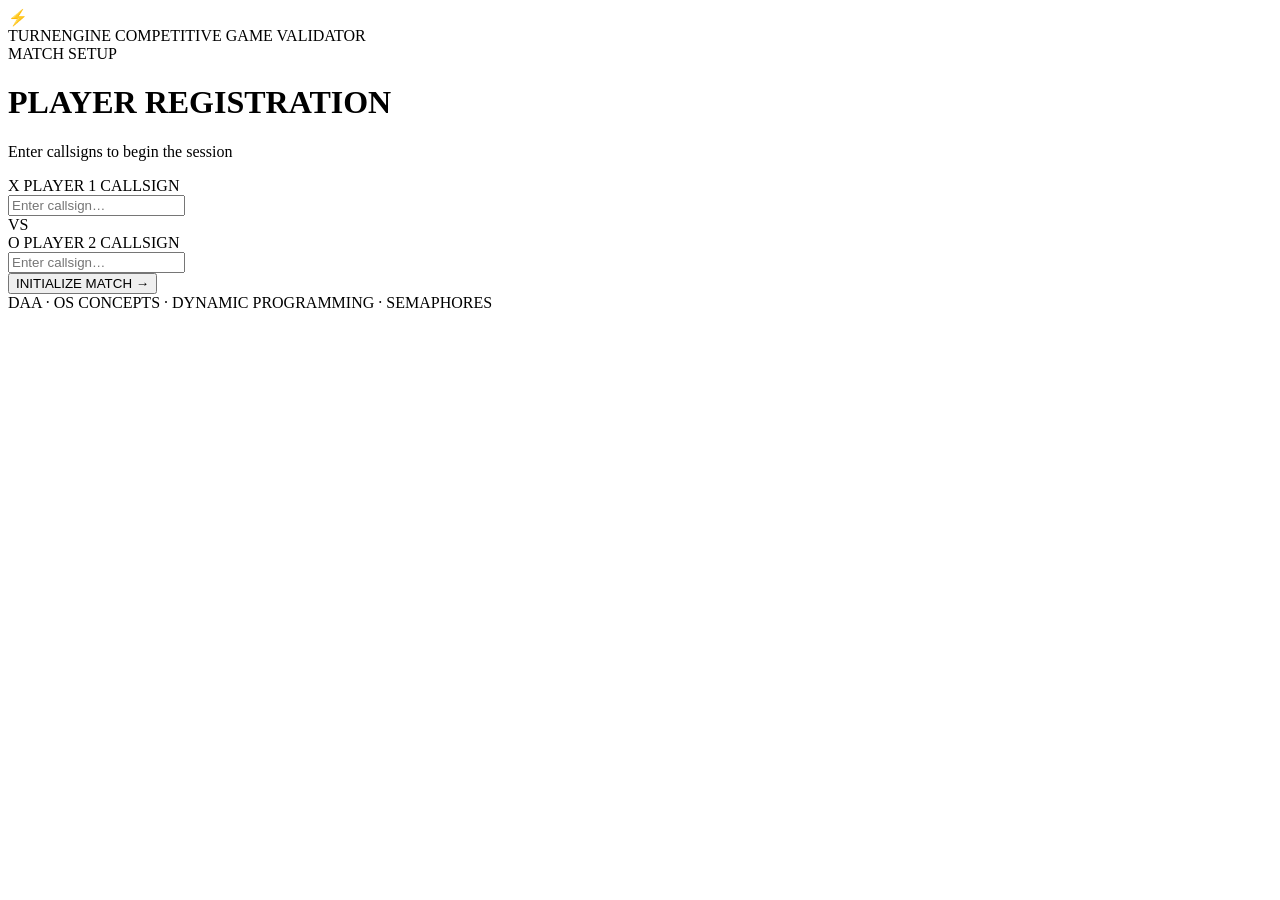
==== TurnEngine/templates/login.html @ 9524c43b "updated everything" ====
<!DOCTYPE html>
<html lang="en">
<head>
  <meta charset="UTF-8" />
  <meta name="viewport" content="width=device-width, initial-scale=1.0" />
  <title>TurnEngine — Player Login</title>
  <meta name="description" content="TurnEngine competitive turn-based game validator. Login to begin your match." />
  <link rel="preconnect" href="https://fonts.googleapis.com" />
  <link href="https://fonts.googleapis.com/css2?family=Orbitron:wght@400;700;900&family=Share+Tech+Mono&family=Exo+2:wght@300;400;600&display=swap" rel="stylesheet" />
  <link rel="stylesheet" href="/static/style.css" />
</head>
<body class="login-body">

  <div class="bg-grid"></div>
  <div class="bg-glow login-glow-1"></div>
  <div class="bg-glow login-glow-2"></div>
  <div class="scanline"></div>

  <div class="login-wrap">

    <!-- Logo -->
    <div class="login-logo">
      <span class="login-logo-icon">⚡</span>
      <div class="login-logo-text">
        <span class="login-brand">TURN<span class="accent">ENGINE</span></span>
        <span class="login-tagline">COMPETITIVE GAME VALIDATOR</span>
      </div>
    </div>

    <!-- Card -->
    <div class="login-card">
      <div class="login-card-header">
        <span class="lc-corner tl"></span>
        <span class="lc-corner tr"></span>
        <span class="lc-corner bl"></span>
        <span class="lc-corner br"></span>

        <div class="lc-badge">MATCH SETUP</div>
        <h1 class="lc-title">PLAYER REGISTRATION</h1>
        <p class="lc-sub">Enter callsigns to begin the session</p>
      </div>

      <form class="login-form" id="loginForm" novalidate>

        <!-- Player 1 -->
        <div class="lf-field" id="field1">
          <label class="lf-label" for="p1Name">
            <span class="lf-marker x">X</span>
            PLAYER 1 CALLSIGN
          </label>
          <div class="lf-input-wrap">
            <input
              class="lf-input"
              id="p1Name"
              type="text"
              maxlength="20"
              placeholder="Enter callsign…"
              autocomplete="off"
              spellcheck="false"
            />
            <span class="lf-cursor"></span>
          </div>
          <span class="lf-error" id="err1"></span>
        </div>

        <!-- VS divider -->
        <div class="lf-vs">
          <span class="lf-vs-line"></span>
          <span class="lf-vs-badge">VS</span>
          <span class="lf-vs-line"></span>
        </div>

        <!-- Player 2 -->
        <div class="lf-field" id="field2">
          <label class="lf-label" for="p2Name">
            <span class="lf-marker o">O</span>
            PLAYER 2 CALLSIGN
          </label>
          <div class="lf-input-wrap">
            <input
              class="lf-input"
              id="p2Name"
              type="text"
              maxlength="20"
              placeholder="Enter callsign…"
              autocomplete="off"
              spellcheck="false"
            />
            <span class="lf-cursor"></span>
          </div>
          <span class="lf-error" id="err2"></span>
        </div>

        <!-- Global error -->
        <div class="lf-global-error hidden" id="globalErr"></div>

        <!-- Submit -->
        <button class="lf-submit" id="submitBtn" type="submit">
          <span class="lf-submit-text">INITIALIZE MATCH</span>
          <span class="lf-submit-icon">→</span>
        </button>

      </form>
    </div>

    <!-- Footer -->
    <div class="login-footer">
      DAA · OS CONCEPTS · DYNAMIC PROGRAMMING · SEMAPHORES
    </div>

  </div>

  <script>
    const form      = document.getElementById('loginForm');
    const p1        = document.getElementById('p1Name');
    const p2        = document.getElementById('p2Name');
    const err1      = document.getElementById('err1');
    const err2      = document.getElementById('err2');
    const globalErr = document.getElementById('globalErr');
    const submitBtn = document.getElementById('submitBtn');

    function clearErrors() {
      err1.textContent = '';
      err2.textContent = '';
      globalErr.textContent = '';
      globalErr.classList.add('hidden');
      document.getElementById('field1').classList.remove('lf-field-error');
      document.getElementById('field2').classList.remove('lf-field-error');
    }

    function showGlobalError(msg) {
      globalErr.textContent = msg;
      globalErr.classList.remove('hidden');
    }

    form.addEventListener('submit', async (e) => {
      e.preventDefault();
      clearErrors();

      const v1 = p1.value.trim();
      const v2 = p2.value.trim();
      let valid = true;

      if (!v1) {
        err1.textContent = 'Callsign required';
        document.getElementById('field1').classList.add('lf-field-error');
        valid = false;
      }
      if (!v2) {
        err2.textContent = 'Callsign required';
        document.getElementById('field2').classList.add('lf-field-error');
        valid = false;
      }
      if (v1 && v2 && v1.toLowerCase() === v2.toLowerCase()) {
        err2.textContent = 'Must differ from Player 1';
        document.getElementById('field2').classList.add('lf-field-error');
        valid = false;
      }
      if (!valid) return;

      submitBtn.disabled = true;
      submitBtn.querySelector('.lf-submit-text').textContent = 'INITIALIZING…';

      try {
        const res  = await fetch('/login', {
          method:  'POST',
          headers: { 'Content-Type': 'application/json' },
          body:    JSON.stringify({ player1: v1, player2: v2 }),
        });
        const data = await res.json();
        if (data.success) {
          window.location.href = data.redirect;
        } else {
          showGlobalError(data.message || 'Login failed.');
          submitBtn.disabled = false;
          submitBtn.querySelector('.lf-submit-text').textContent = 'INITIALIZE MATCH';
        }
      } catch (err) {
        showGlobalError('Server error. Please try again.');
        submitBtn.disabled = false;
        submitBtn.querySelector('.lf-submit-text').textContent = 'INITIALIZE MATCH';
      }
    });

    // Focus animation
    [p1, p2].forEach(inp => {
      inp.addEventListener('focus', () => inp.parentElement.classList.add('lf-focused'));
      inp.addEventListener('blur',  () => inp.parentElement.classList.remove('lf-focused'));
    });
  </script>
</body>
</html>
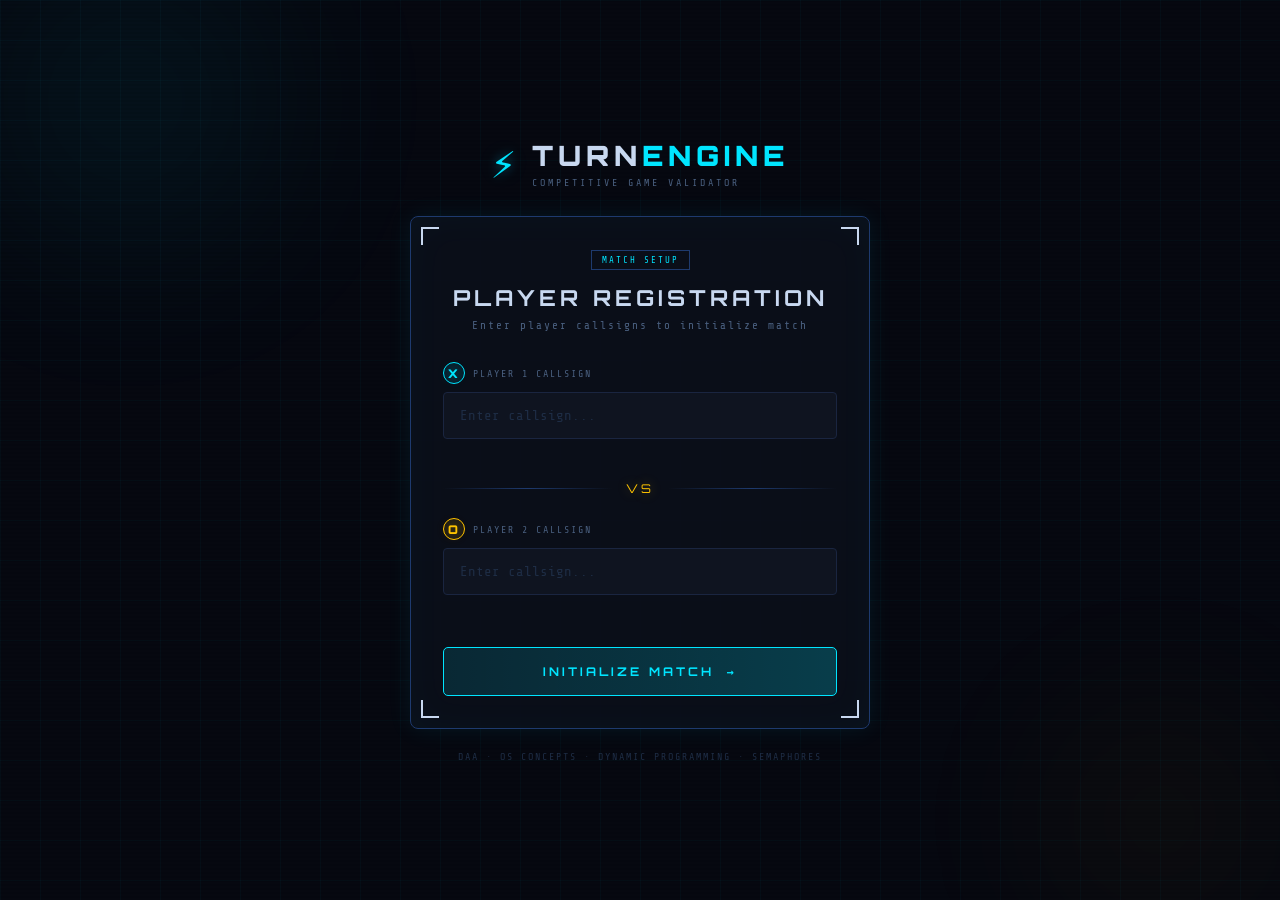
==== commit 0bfd5a48: "added the frontend part" ====
--- a/TurnEngine/templates/login.html
+++ b/TurnEngine/templates/login.html
@@ -3,13 +3,574 @@
 <head>
   <meta charset="UTF-8" />
   <meta name="viewport" content="width=device-width, initial-scale=1.0" />
+
   <title>TurnEngine — Player Login</title>
-  <meta name="description" content="TurnEngine competitive turn-based game validator. Login to begin your match." />
+
+  <meta
+    name="description"
+    content="TurnEngine competitive turn-based game validator. Login to begin your match."
+  />
+
+  <!-- Fonts -->
   <link rel="preconnect" href="https://fonts.googleapis.com" />
-  <link href="https://fonts.googleapis.com/css2?family=Orbitron:wght@400;700;900&family=Share+Tech+Mono&family=Exo+2:wght@300;400;600&display=swap" rel="stylesheet" />
-  <link rel="stylesheet" href="/static/style.css" />
+  <link
+    href="https://fonts.googleapis.com/css2?family=Orbitron:wght@400;700;900&family=Share+Tech+Mono&display=swap"
+    rel="stylesheet"
+  />
+
+  <style>
+
+:root{
+  --bg:#060810;
+  --bg-panel:#0b0f1a;
+  --bg-panel2:#0f1420;
+
+  --border:#1a2540;
+  --border-glow:#1e3a6e;
+
+  --cyan:#00e5ff;
+  --cyan-dim:#0099bb;
+
+  --gold:#ffc400;
+  --gold-dim:#a07800;
+
+  --red:#ff3d57;
+  --green:#00e676;
+
+  --text:#c8d8f0;
+  --text-dim:#4a6080;
+  --text-faint:#1e2d45;
+
+  --font-display:'Orbitron', monospace;
+  --font-mono:'Share Tech Mono', monospace;
+
+  --glow-cyan:
+    0 0 12px rgba(0,229,255,.4),
+    0 0 30px rgba(0,229,255,.15);
+
+  --glow-gold:
+    0 0 12px rgba(255,196,0,.4),
+    0 0 30px rgba(255,196,0,.15);
+
+  --glow-red:
+    0 0 12px rgba(255,61,87,.4),
+    0 0 30px rgba(255,61,87,.15);
+}
+
+/* RESET */
+
+*{
+  margin:0;
+  padding:0;
+  box-sizing:border-box;
+}
+
+body{
+  min-height:100vh;
+  background:var(--bg);
+  overflow:hidden;
+  color:var(--text);
+  font-family:var(--font-mono);
+
+  display:flex;
+  justify-content:center;
+  align-items:center;
+
+  position:relative;
+}
+
+/* BACKGROUND */
+
+.bg-grid{
+  position:fixed;
+  inset:0;
+
+  background-image:
+    linear-gradient(rgba(0,229,255,.03) 1px, transparent 1px),
+    linear-gradient(90deg, rgba(0,229,255,.03) 1px, transparent 1px);
+
+  background-size:40px 40px;
+
+  pointer-events:none;
+}
+
+.bg-glow{
+  position:fixed;
+  border-radius:50%;
+  filter:blur(80px);
+  opacity:.25;
+  pointer-events:none;
+}
+
+.login-glow-1{
+  width:500px;
+  height:500px;
+
+  background:
+    radial-gradient(circle,
+      rgba(0,229,255,.3),
+      transparent 70%);
+
+  top:-150px;
+  left:-120px;
+}
+
+.login-glow-2{
+  width:400px;
+  height:400px;
+
+  background:
+    radial-gradient(circle,
+      rgba(255,196,0,.2),
+      transparent 70%);
+
+  bottom:-120px;
+  right:-80px;
+}
+
+.scanline{
+  position:fixed;
+  inset:0;
+
+  background:
+    repeating-linear-gradient(
+      0deg,
+      transparent,
+      transparent 2px,
+      rgba(0,0,0,.06) 2px,
+      rgba(0,0,0,.06) 4px
+    );
+
+  pointer-events:none;
+}
+
+/* WRAPPER */
+
+.login-wrap{
+  position:relative;
+  z-index:5;
+
+  width:100%;
+  max-width:520px;
+
+  padding:30px;
+}
+
+/* LOGO */
+
+.login-logo{
+  display:flex;
+  align-items:center;
+  justify-content:center;
+  gap:16px;
+
+  margin-bottom:28px;
+}
+
+.login-logo-icon{
+  font-size:42px;
+  color:var(--cyan);
+
+  text-shadow:var(--glow-cyan);
+
+  animation:pulse-icon 3s ease infinite;
+}
+
+@keyframes pulse-icon{
+  0%,100%{
+    opacity:1;
+  }
+
+  50%{
+    opacity:.5;
+  }
+}
+
+.login-logo-text{
+  display:flex;
+  flex-direction:column;
+}
+
+.login-brand{
+  font-family:var(--font-display);
+  font-size:28px;
+  font-weight:900;
+  letter-spacing:5px;
+}
+
+.accent{
+  color:var(--cyan);
+}
+
+.login-tagline{
+  font-size:10px;
+  letter-spacing:3px;
+  color:var(--text-dim);
+
+  margin-top:4px;
+}
+
+/* CARD */
+
+.login-card{
+  position:relative;
+
+  background:rgba(11,15,26,.95);
+
+  border:1px solid var(--border-glow);
+
+  border-radius:8px;
+
+  padding:32px;
+
+  overflow:hidden;
+
+  box-shadow:
+    0 0 25px rgba(0,229,255,.08),
+    inset 0 0 40px rgba(0,229,255,.03);
+}
+
+.lc-corner{
+  position:absolute;
+  width:18px;
+  height:18px;
+  border-color:var(--cyan);
+}
+
+.lc-corner.tl{
+  top:10px;
+  left:10px;
+
+  border-top:2px solid;
+  border-left:2px solid;
+}
+
+.lc-corner.tr{
+  top:10px;
+  right:10px;
+
+  border-top:2px solid;
+  border-right:2px solid;
+}
+
+.lc-corner.bl{
+  bottom:10px;
+  left:10px;
+
+  border-bottom:2px solid;
+  border-left:2px solid;
+}
+
+.lc-corner.br{
+  bottom:10px;
+  right:10px;
+
+  border-bottom:2px solid;
+  border-right:2px solid;
+}
+
+/* HEADER */
+
+.login-card-header{
+  text-align:center;
+  margin-bottom:30px;
+}
+
+.lc-badge{
+  display:inline-block;
+
+  padding:4px 10px;
+
+  border:1px solid var(--border-glow);
+
+  color:var(--cyan);
+
+  font-size:9px;
+  letter-spacing:2px;
+
+  margin-bottom:14px;
+}
+
+.lc-title{
+  font-family:var(--font-display);
+
+  font-size:22px;
+
+  letter-spacing:4px;
+
+  margin-bottom:8px;
+}
+
+.lc-sub{
+  color:var(--text-dim);
+
+  font-size:11px;
+  letter-spacing:2px;
+}
+
+/* FORM */
+
+.login-form{
+  display:flex;
+  flex-direction:column;
+  gap:22px;
+}
+
+.lf-field{
+  display:flex;
+  flex-direction:column;
+  gap:8px;
+}
+
+.lf-label{
+  display:flex;
+  align-items:center;
+  gap:8px;
+
+  color:var(--text-dim);
+
+  font-size:10px;
+  letter-spacing:2px;
+}
+
+.lf-marker{
+  width:22px;
+  height:22px;
+
+  display:flex;
+  justify-content:center;
+  align-items:center;
+
+  border-radius:50%;
+
+  font-family:var(--font-display);
+  font-weight:900;
+  font-size:12px;
+}
+
+.lf-marker.x{
+  border:1px solid var(--cyan);
+
+  background:rgba(0,229,255,.08);
+
+  color:var(--cyan);
+
+  text-shadow:var(--glow-cyan);
+}
+
+.lf-marker.o{
+  border:1px solid var(--gold);
+
+  background:rgba(255,196,0,.08);
+
+  color:var(--gold);
+
+  text-shadow:var(--glow-gold);
+}
+
+/* INPUT */
+
+.lf-input-wrap{
+  position:relative;
+}
+
+.lf-input{
+  width:100%;
+
+  background:var(--bg-panel2);
+
+  border:1px solid var(--border);
+
+  border-radius:4px;
+
+  padding:15px 16px;
+
+  color:var(--text);
+
+  font-size:14px;
+
+  font-family:var(--font-mono);
+
+  outline:none;
+
+  transition:.25s;
+}
+
+.lf-input:focus{
+  border-color:var(--cyan);
+
+  box-shadow:var(--glow-cyan);
+}
+
+.lf-input::placeholder{
+  color:var(--text-faint);
+}
+
+.lf-field-error .lf-input{
+  border-color:var(--red);
+
+  box-shadow:var(--glow-red);
+}
+
+/* ERRORS */
+
+.lf-error{
+  min-height:12px;
+
+  color:var(--red);
+
+  font-size:10px;
+
+  letter-spacing:1px;
+}
+
+.lf-global-error{
+  padding:12px;
+
+  border:1px solid rgba(255,61,87,.4);
+
+  background:rgba(255,61,87,.06);
+
+  border-radius:4px;
+
+  text-align:center;
+
+  color:var(--red);
+
+  font-size:11px;
+}
+
+.hidden{
+  display:none;
+}
+
+/* VS */
+
+.lf-vs{
+  display:flex;
+  align-items:center;
+  gap:14px;
+}
+
+.lf-vs-line{
+  flex:1;
+  height:1px;
+
+  background:
+    linear-gradient(
+      90deg,
+      transparent,
+      var(--border-glow),
+      transparent
+    );
+}
+
+.lf-vs-badge{
+  color:var(--gold);
+
+  font-family:var(--font-display);
+
+  font-size:12px;
+
+  letter-spacing:3px;
+
+  text-shadow:var(--glow-gold);
+}
+
+/* BUTTON */
+
+.lf-submit{
+  margin-top:10px;
+
+  border:none;
+
+  background:
+    linear-gradient(
+      90deg,
+      rgba(0,229,255,.12),
+      rgba(0,229,255,.22)
+    );
+
+  border:1px solid var(--cyan);
+
+  color:var(--cyan);
+
+  padding:16px;
+
+  border-radius:5px;
+
+  cursor:pointer;
+
+  font-family:var(--font-display);
+
+  font-size:12px;
+
+  font-weight:700;
+
+  letter-spacing:3px;
+
+  display:flex;
+  justify-content:center;
+  align-items:center;
+  gap:12px;
+
+  transition:.25s;
+}
+
+.lf-submit:hover{
+  transform:translateY(-2px);
+
+  box-shadow:var(--glow-cyan);
+}
+
+.lf-submit:active{
+  transform:scale(.98);
+}
+
+.lf-submit:disabled{
+  opacity:.5;
+  cursor:not-allowed;
+}
+
+/* FOOTER */
+
+.login-footer{
+  margin-top:22px;
+
+  text-align:center;
+
+  color:var(--text-faint);
+
+  font-size:10px;
+
+  letter-spacing:2px;
+}
+
+/* MOBILE */
+
+@media(max-width:600px){
+
+  .login-wrap{
+    padding:20px;
+  }
+
+  .login-card{
+    padding:24px;
+  }
+
+  .login-brand{
+    font-size:22px;
+  }
+
+  .lc-title{
+    font-size:18px;
+  }
+}
+
+  </style>
 </head>
-<body class="login-body">
+
+<body>
 
   <div class="bg-grid"></div>
   <div class="bg-glow login-glow-1"></div>
@@ -18,175 +579,270 @@
 
   <div class="login-wrap">
 
-    <!-- Logo -->
+    <!-- LOGO -->
+
     <div class="login-logo">
+
       <span class="login-logo-icon">⚡</span>
+
       <div class="login-logo-text">
-        <span class="login-brand">TURN<span class="accent">ENGINE</span></span>
-        <span class="login-tagline">COMPETITIVE GAME VALIDATOR</span>
+
+        <span class="login-brand">
+          TURN<span class="accent">ENGINE</span>
+        </span>
+
+        <span class="login-tagline">
+          COMPETITIVE GAME VALIDATOR
+        </span>
+
       </div>
     </div>
 
-    <!-- Card -->
+    <!-- CARD -->
+
     <div class="login-card">
+
+      <span class="lc-corner tl"></span>
+      <span class="lc-corner tr"></span>
+      <span class="lc-corner bl"></span>
+      <span class="lc-corner br"></span>
+
       <div class="login-card-header">
-        <span class="lc-corner tl"></span>
-        <span class="lc-corner tr"></span>
-        <span class="lc-corner bl"></span>
-        <span class="lc-corner br"></span>
-
-        <div class="lc-badge">MATCH SETUP</div>
-        <h1 class="lc-title">PLAYER REGISTRATION</h1>
-        <p class="lc-sub">Enter callsigns to begin the session</p>
+
+        <div class="lc-badge">
+          MATCH SETUP
+        </div>
+
+        <h1 class="lc-title">
+          PLAYER REGISTRATION
+        </h1>
+
+        <p class="lc-sub">
+          Enter player callsigns to initialize match
+        </p>
+
       </div>
 
-      <form class="login-form" id="loginForm" novalidate>
-
-        <!-- Player 1 -->
+      <form class="login-form" id="loginForm">
+
+        <!-- PLAYER 1 -->
+
         <div class="lf-field" id="field1">
-          <label class="lf-label" for="p1Name">
+
+          <label class="lf-label">
+
             <span class="lf-marker x">X</span>
+
             PLAYER 1 CALLSIGN
+
           </label>
+
           <div class="lf-input-wrap">
+
             <input
+              type="text"
               class="lf-input"
               id="p1Name"
+              maxlength="20"
+              placeholder="Enter callsign..."
+              autocomplete="off"
+            />
+
+          </div>
+
+          <span class="lf-error" id="err1"></span>
+
+        </div>
+
+        <!-- VS -->
+
+        <div class="lf-vs">
+
+          <span class="lf-vs-line"></span>
+
+          <span class="lf-vs-badge">
+            VS
+          </span>
+
+          <span class="lf-vs-line"></span>
+
+        </div>
+
+        <!-- PLAYER 2 -->
+
+        <div class="lf-field" id="field2">
+
+          <label class="lf-label">
+
+            <span class="lf-marker o">O</span>
+
+            PLAYER 2 CALLSIGN
+
+          </label>
+
+          <div class="lf-input-wrap">
+
+            <input
               type="text"
-              maxlength="20"
-              placeholder="Enter callsign…"
-              autocomplete="off"
-              spellcheck="false"
-            />
-            <span class="lf-cursor"></span>
-          </div>
-          <span class="lf-error" id="err1"></span>
-        </div>
-
-        <!-- VS divider -->
-        <div class="lf-vs">
-          <span class="lf-vs-line"></span>
-          <span class="lf-vs-badge">VS</span>
-          <span class="lf-vs-line"></span>
-        </div>
-
-        <!-- Player 2 -->
-        <div class="lf-field" id="field2">
-          <label class="lf-label" for="p2Name">
-            <span class="lf-marker o">O</span>
-            PLAYER 2 CALLSIGN
-          </label>
-          <div class="lf-input-wrap">
-            <input
               class="lf-input"
               id="p2Name"
-              type="text"
               maxlength="20"
-              placeholder="Enter callsign…"
+              placeholder="Enter callsign..."
               autocomplete="off"
-              spellcheck="false"
             />
-            <span class="lf-cursor"></span>
+
           </div>
+
           <span class="lf-error" id="err2"></span>
+
         </div>
 
-        <!-- Global error -->
-        <div class="lf-global-error hidden" id="globalErr"></div>
-
-        <!-- Submit -->
-        <button class="lf-submit" id="submitBtn" type="submit">
-          <span class="lf-submit-text">INITIALIZE MATCH</span>
-          <span class="lf-submit-icon">→</span>
+        <!-- GLOBAL ERROR -->
+
+        <div
+          class="lf-global-error hidden"
+          id="globalErr"
+        ></div>
+
+        <!-- BUTTON -->
+
+        <button
+          class="lf-submit"
+          type="submit"
+          id="submitBtn"
+        >
+
+          <span class="lf-submit-text">
+            INITIALIZE MATCH
+          </span>
+
+          <span>
+            →
+          </span>
+
         </button>
 
       </form>
+
     </div>
 
-    <!-- Footer -->
     <div class="login-footer">
       DAA · OS CONCEPTS · DYNAMIC PROGRAMMING · SEMAPHORES
     </div>
 
   </div>
 
-  <script>
-    const form      = document.getElementById('loginForm');
-    const p1        = document.getElementById('p1Name');
-    const p2        = document.getElementById('p2Name');
-    const err1      = document.getElementById('err1');
-    const err2      = document.getElementById('err2');
-    const globalErr = document.getElementById('globalErr');
-    const submitBtn = document.getElementById('submitBtn');
-
-    function clearErrors() {
-      err1.textContent = '';
-      err2.textContent = '';
-      globalErr.textContent = '';
-      globalErr.classList.add('hidden');
-      document.getElementById('field1').classList.remove('lf-field-error');
-      document.getElementById('field2').classList.remove('lf-field-error');
-    }
-
-    function showGlobalError(msg) {
-      globalErr.textContent = msg;
-      globalErr.classList.remove('hidden');
-    }
-
-    form.addEventListener('submit', async (e) => {
-      e.preventDefault();
-      clearErrors();
-
-      const v1 = p1.value.trim();
-      const v2 = p2.value.trim();
-      let valid = true;
-
-      if (!v1) {
-        err1.textContent = 'Callsign required';
-        document.getElementById('field1').classList.add('lf-field-error');
-        valid = false;
-      }
-      if (!v2) {
-        err2.textContent = 'Callsign required';
-        document.getElementById('field2').classList.add('lf-field-error');
-        valid = false;
-      }
-      if (v1 && v2 && v1.toLowerCase() === v2.toLowerCase()) {
-        err2.textContent = 'Must differ from Player 1';
-        document.getElementById('field2').classList.add('lf-field-error');
-        valid = false;
-      }
-      if (!valid) return;
-
-      submitBtn.disabled = true;
-      submitBtn.querySelector('.lf-submit-text').textContent = 'INITIALIZING…';
-
-      try {
-        const res  = await fetch('/login', {
-          method:  'POST',
-          headers: { 'Content-Type': 'application/json' },
-          body:    JSON.stringify({ player1: v1, player2: v2 }),
-        });
-        const data = await res.json();
-        if (data.success) {
-          window.location.href = data.redirect;
-        } else {
-          showGlobalError(data.message || 'Login failed.');
-          submitBtn.disabled = false;
-          submitBtn.querySelector('.lf-submit-text').textContent = 'INITIALIZE MATCH';
-        }
-      } catch (err) {
-        showGlobalError('Server error. Please try again.');
-        submitBtn.disabled = false;
-        submitBtn.querySelector('.lf-submit-text').textContent = 'INITIALIZE MATCH';
-      }
-    });
-
-    // Focus animation
-    [p1, p2].forEach(inp => {
-      inp.addEventListener('focus', () => inp.parentElement.classList.add('lf-focused'));
-      inp.addEventListener('blur',  () => inp.parentElement.classList.remove('lf-focused'));
-    });
-  </script>
+<script>
+
+const form      = document.getElementById('loginForm');
+const p1        = document.getElementById('p1Name');
+const p2        = document.getElementById('p2Name');
+
+const err1      = document.getElementById('err1');
+const err2      = document.getElementById('err2');
+
+const globalErr = document.getElementById('globalErr');
+
+const submitBtn = document.getElementById('submitBtn');
+
+function clearErrors(){
+
+  err1.textContent = '';
+  err2.textContent = '';
+
+  globalErr.textContent = '';
+
+  globalErr.classList.add('hidden');
+
+  document
+    .getElementById('field1')
+    .classList.remove('lf-field-error');
+
+  document
+    .getElementById('field2')
+    .classList.remove('lf-field-error');
+}
+
+function showGlobalError(msg){
+
+  globalErr.textContent = msg;
+
+  globalErr.classList.remove('hidden');
+}
+
+form.addEventListener('submit', (e)=>{
+
+  e.preventDefault();
+
+  clearErrors();
+
+  const v1 = p1.value.trim();
+  const v2 = p2.value.trim();
+
+  let valid = true;
+
+  if(!v1){
+
+    err1.textContent = 'Callsign required';
+
+    document
+      .getElementById('field1')
+      .classList.add('lf-field-error');
+
+    valid = false;
+  }
+
+  if(!v2){
+
+    err2.textContent = 'Callsign required';
+
+    document
+      .getElementById('field2')
+      .classList.add('lf-field-error');
+
+    valid = false;
+  }
+
+  if(
+    v1 &&
+    v2 &&
+    v1.toLowerCase() === v2.toLowerCase()
+  ){
+
+    err2.textContent =
+      'Must differ from Player 1';
+
+    document
+      .getElementById('field2')
+      .classList.add('lf-field-error');
+
+    valid = false;
+  }
+
+  if(!valid) return;
+
+  submitBtn.disabled = true;
+
+  submitBtn.querySelector(
+    '.lf-submit-text'
+  ).textContent = 'INITIALIZING...';
+
+  // STORE PLAYER NAMES
+
+  sessionStorage.setItem('p1Name', v1);
+  sessionStorage.setItem('p2Name', v2);
+
+  // REDIRECT
+
+  setTimeout(()=>{
+
+    window.location.href = 'index.html';
+
+  }, 1000);
+
+});
+
+</script>
+
 </body>
 </html>
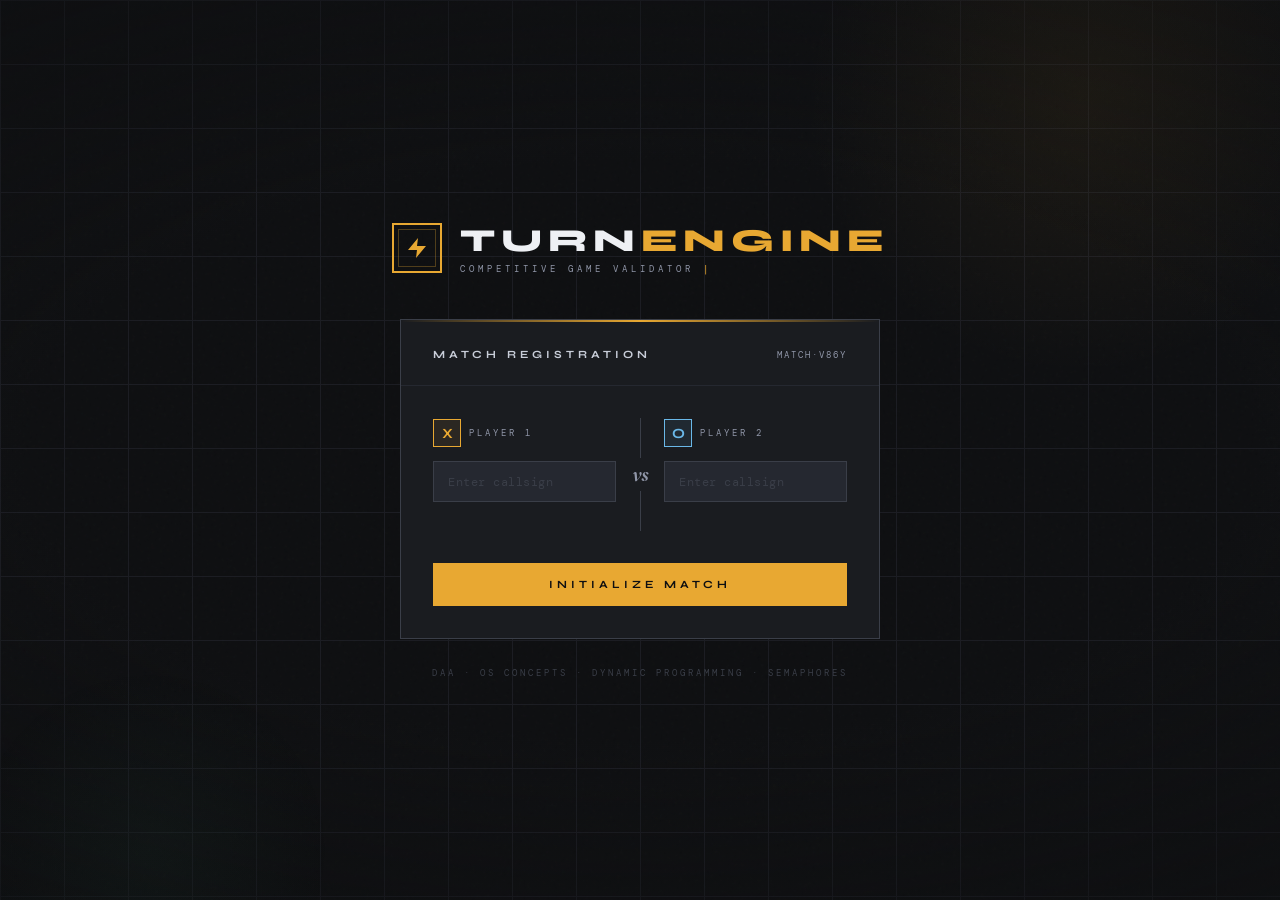
==== commit 81643ff3: "login page changed" ====
--- a/TurnEngine/templates/login.html
+++ b/TurnEngine/templates/login.html
@@ -1,848 +1,209 @@
 <!DOCTYPE html>
 <html lang="en">
 <head>
-  <meta charset="UTF-8" />
-  <meta name="viewport" content="width=device-width, initial-scale=1.0" />
-
-  <title>TurnEngine — Player Login</title>
-
-  <meta
-    name="description"
-    content="TurnEngine competitive turn-based game validator. Login to begin your match."
-  />
-
-  <!-- Fonts -->
-  <link rel="preconnect" href="https://fonts.googleapis.com" />
-  <link
-    href="https://fonts.googleapis.com/css2?family=Orbitron:wght@400;700;900&family=Share+Tech+Mono&display=swap"
-    rel="stylesheet"
-  />
-
-  <style>
-
+<meta charset="UTF-8"/>
+<meta name="viewport" content="width=device-width,initial-scale=1.0"/>
+<title>TurnEngine — Match Setup</title>
+<link rel="preconnect" href="https://fonts.googleapis.com"/>
+<link href="https://fonts.googleapis.com/css2?family=DM+Mono:wght@400;500&family=DM+Serif+Display:ital@0;1&family=Syne:wght@700;800&display=swap" rel="stylesheet"/>
+<style>
 :root{
-  --bg:#060810;
-  --bg-panel:#0b0f1a;
-  --bg-panel2:#0f1420;
-
-  --border:#1a2540;
-  --border-glow:#1e3a6e;
-
-  --cyan:#00e5ff;
-  --cyan-dim:#0099bb;
-
-  --gold:#ffc400;
-  --gold-dim:#a07800;
-
-  --red:#ff3d57;
-  --green:#00e676;
-
-  --text:#c8d8f0;
-  --text-dim:#4a6080;
-  --text-faint:#1e2d45;
-
-  --font-display:'Orbitron', monospace;
-  --font-mono:'Share Tech Mono', monospace;
-
-  --glow-cyan:
-    0 0 12px rgba(0,229,255,.4),
-    0 0 30px rgba(0,229,255,.15);
-
-  --glow-gold:
-    0 0 12px rgba(255,196,0,.4),
-    0 0 30px rgba(255,196,0,.15);
-
-  --glow-red:
-    0 0 12px rgba(255,61,87,.4),
-    0 0 30px rgba(255,61,87,.15);
+  --ink:#0e0f11;
+  --ink-2:#1a1c20;
+  --ink-3:#252830;
+  --ink-4:#3a3e48;
+  --mist:#9096a8;
+  --fog:#c8cdd8;
+  --paper:#eef0f4;
+  --amber:#e8a832;
+  --amber-pale:#f5c96a;
+  --amber-deep:#b07820;
+  --ivory:#f0ead8;
+  --green:#4caf82;
+  --red:#e05252;
+  --ff-display:'Syne',sans-serif;
+  --ff-serif:'DM Serif Display',serif;
+  --ff-mono:'DM Mono',monospace;
 }
-
-/* RESET */
-
-*{
-  margin:0;
-  padding:0;
-  box-sizing:border-box;
+*{margin:0;padding:0;box-sizing:border-box}
+html,body{height:100%;background:var(--ink);color:var(--fog);font-family:var(--ff-mono);overflow:hidden}
+
+/* ── Background ── */
+.bg{position:fixed;inset:0;z-index:0}
+.bg-noise{position:absolute;inset:0;background-image:url("data:image/svg+xml,%3Csvg viewBox='0 0 256 256' xmlns='http://www.w3.org/2000/svg'%3E%3Cfilter id='n'%3E%3CfeTurbulence type='fractalNoise' baseFrequency='0.9' numOctaves='4' stitchTiles='stitch'/%3E%3C/filter%3E%3Crect width='100%25' height='100%25' filter='url(%23n)' opacity='0.04'/%3E%3C/svg%3E");opacity:.5}
+.bg-lines{position:absolute;inset:0;background-image:linear-gradient(var(--ink-3) 1px,transparent 1px),linear-gradient(90deg,var(--ink-3) 1px,transparent 1px);background-size:64px 64px;opacity:.6}
+.bg-vignette{position:absolute;inset:0;background:radial-gradient(ellipse 120% 80% at 50% 50%,transparent 40%,rgba(14,15,17,.9) 100%)}
+.bg-accent{position:absolute;width:600px;height:600px;background:radial-gradient(circle,rgba(232,168,50,.06),transparent 65%);top:-200px;right:-100px;pointer-events:none}
+.bg-accent2{position:absolute;width:400px;height:400px;background:radial-gradient(circle,rgba(76,175,130,.04),transparent 65%);bottom:-150px;left:-50px;pointer-events:none}
+
+/* ── Page shell ── */
+.page{position:relative;z-index:5;height:100vh;display:flex;flex-direction:column;align-items:center;justify-content:center;gap:0}
+
+/* ── Logo block ── */
+.logo-block{display:flex;align-items:center;gap:18px;margin-bottom:44px}
+.logo-mark{width:50px;height:50px;border:2px solid var(--amber);display:flex;align-items:center;justify-content:center;position:relative}
+.logo-mark::before{content:'';position:absolute;inset:4px;border:1px solid rgba(232,168,50,.3)}
+.logo-mark svg{width:24px;height:24px;fill:var(--amber)}
+.logo-text h1{font-family:var(--ff-display);font-size:32px;font-weight:800;letter-spacing:6px;text-transform:uppercase;color:var(--paper)}
+.logo-text h1 span{color:var(--amber)}
+.logo-text p{font-size:9px;letter-spacing:4px;color:var(--mist);margin-top:3px;text-transform:uppercase}
+
+/* ── Card ── */
+.card{width:480px;background:var(--ink-2);border:1px solid var(--ink-4);position:relative}
+.card::before{content:'';position:absolute;top:0;left:0;right:0;height:2px;background:linear-gradient(90deg,transparent,var(--amber),transparent)}
+.card-head{padding:28px 32px 24px;border-bottom:1px solid var(--ink-3);display:flex;align-items:center;justify-content:space-between}
+.card-head-title{font-family:var(--ff-display);font-size:11px;font-weight:700;letter-spacing:4px;text-transform:uppercase;color:var(--fog)}
+.match-id{font-size:9px;letter-spacing:2px;color:var(--mist);font-family:var(--ff-mono)}
+.card-body{padding:28px 32px 32px;display:flex;flex-direction:column;gap:24px}
+
+/* ── VS Row ── */
+.vs-row{display:grid;grid-template-columns:1fr 48px 1fr;gap:0;align-items:center}
+.player-col{display:flex;flex-direction:column;gap:10px}
+.player-badge{display:flex;align-items:center;gap:8px;margin-bottom:4px}
+.player-sym{width:28px;height:28px;display:flex;align-items:center;justify-content:center;font-family:var(--ff-display);font-weight:700;font-size:14px}
+.sym-x{border:1px solid var(--amber);color:var(--amber);background:rgba(232,168,50,.08)}
+.sym-o{border:1px solid #6ab8e8;color:#6ab8e8;background:rgba(106,184,232,.08)}
+.player-label{font-size:9px;letter-spacing:3px;color:var(--mist);text-transform:uppercase}
+.field-wrap{position:relative}
+.field-input{width:100%;background:var(--ink-3);border:1px solid var(--ink-4);color:var(--paper);font-family:var(--ff-mono);font-size:13px;padding:11px 14px;outline:none;transition:border-color .2s,box-shadow .2s;letter-spacing:.5px}
+.field-input::placeholder{color:var(--ink-4);font-size:12px}
+.field-input:focus{border-color:var(--amber);box-shadow:0 0 0 3px rgba(232,168,50,.1)}
+.field-input.err{border-color:var(--red);box-shadow:0 0 0 3px rgba(224,82,82,.1)}
+.field-err{font-size:9px;color:var(--red);letter-spacing:1px;min-height:14px;margin-top:4px}
+.vs-center{text-align:center}
+.vs-label{font-family:var(--ff-serif);font-size:18px;font-style:italic;color:var(--mist)}
+.vs-line{height:40px;width:1px;background:var(--ink-4);margin:4px auto}
+
+/* ── Global error ── */
+.global-err{background:rgba(224,82,82,.08);border:1px solid rgba(224,82,82,.3);padding:10px 14px;font-size:11px;color:var(--red);letter-spacing:.5px;text-align:center;display:none}
+
+/* ── Submit ── */
+.submit-btn{width:100%;background:var(--amber);border:none;color:var(--ink);font-family:var(--ff-display);font-size:11px;font-weight:700;letter-spacing:4px;text-transform:uppercase;padding:15px;cursor:pointer;transition:background .2s,transform .1s;position:relative;overflow:hidden;margin-top:4px}
+.submit-btn::after{content:'';position:absolute;inset:0;background:#fff;opacity:0;transition:opacity .2s}
+.submit-btn:hover{background:var(--amber-pale)}
+.submit-btn:active{transform:scale(.99)}
+.submit-btn:disabled{background:var(--ink-4);color:var(--mist);cursor:not-allowed}
+.submit-row{display:flex;align-items:center;gap:12px}
+.submit-btn{flex:1}
+.submit-arrow{width:46px;height:46px;background:transparent;border:1px solid var(--ink-4);color:var(--mist);font-size:18px;cursor:pointer;display:flex;align-items:center;justify-content:center;transition:all .2s;flex-shrink:0}
+.submit-arrow:hover{border-color:var(--amber);color:var(--amber)}
+
+/* ── Footer ── */
+.page-footer{margin-top:28px;font-size:9px;letter-spacing:3px;color:var(--ink-4);text-transform:uppercase}
+
+/* ── Tick animation ── */
+@keyframes tick{0%,100%{opacity:1}50%{opacity:.3}}
+.tick{display:inline-block;color:var(--amber);animation:tick 2s ease infinite}
+</style>
+</head>
+<body>
+<div class="bg">
+  <div class="bg-noise"></div>
+  <div class="bg-lines"></div>
+  <div class="bg-vignette"></div>
+  <div class="bg-accent"></div>
+  <div class="bg-accent2"></div>
+</div>
+
+<div class="page">
+
+  <div class="logo-block">
+    <div class="logo-mark">
+      <svg viewBox="0 0 24 24"><path d="M13 2L3 14h9l-1 8 10-12h-9l1-8z"/></svg>
+    </div>
+    <div class="logo-text">
+      <h1>TURN<span>ENGINE</span></h1>
+      <p>Competitive Game Validator <span class="tick">|</span></p>
+    </div>
+  </div>
+
+  <div class="card">
+    <div class="card-head">
+      <span class="card-head-title">Match Registration</span>
+      <span class="match-id" id="matchId">MATCH·—</span>
+    </div>
+    <div class="card-body">
+
+      <div class="vs-row">
+        <!-- Player 1 -->
+        <div class="player-col">
+          <div class="player-badge">
+            <div class="player-sym sym-x">X</div>
+            <span class="player-label">Player 1</span>
+          </div>
+          <div class="field-wrap">
+            <input type="text" class="field-input" id="p1Name" maxlength="16" placeholder="Enter callsign" autocomplete="off"/>
+          </div>
+          <span class="field-err" id="err1"></span>
+        </div>
+
+        <!-- VS -->
+        <div class="vs-center">
+          <div class="vs-line"></div>
+          <span class="vs-label">vs</span>
+          <div class="vs-line"></div>
+        </div>
+
+        <!-- Player 2 -->
+        <div class="player-col">
+          <div class="player-badge">
+            <div class="player-sym sym-o">O</div>
+            <span class="player-label">Player 2</span>
+          </div>
+          <div class="field-wrap">
+            <input type="text" class="field-input" id="p2Name" maxlength="16" placeholder="Enter callsign" autocomplete="off"/>
+          </div>
+          <span class="field-err" id="err2"></span>
+        </div>
+      </div>
+
+      <div class="global-err" id="globalErr"></div>
+
+      <div class="submit-row">
+        <button class="submit-btn" id="submitBtn" type="button">Initialize Match</button>
+      </div>
+
+    </div>
+  </div>
+
+  <div class="page-footer">DAA · OS Concepts · Dynamic Programming · Semaphores</div>
+</div>
+
+<script>
+// Generate match ID
+document.getElementById('matchId').textContent =
+  'MATCH·' + Math.random().toString(36).slice(2,6).toUpperCase();
+
+const p1 = document.getElementById('p1Name');
+const p2 = document.getElementById('p2Name');
+const err1 = document.getElementById('err1');
+const err2 = document.getElementById('err2');
+const globalErr = document.getElementById('globalErr');
+const btn = document.getElementById('submitBtn');
+
+function clearErrors(){
+  err1.textContent=''; err2.textContent='';
+  globalErr.textContent=''; globalErr.style.display='none';
+  p1.classList.remove('err'); p2.classList.remove('err');
 }
 
-body{
-  min-height:100vh;
-  background:var(--bg);
-  overflow:hidden;
-  color:var(--text);
-  font-family:var(--font-mono);
-
-  display:flex;
-  justify-content:center;
-  align-items:center;
-
-  position:relative;
-}
-
-/* BACKGROUND */
-
-.bg-grid{
-  position:fixed;
-  inset:0;
-
-  background-image:
-    linear-gradient(rgba(0,229,255,.03) 1px, transparent 1px),
-    linear-gradient(90deg, rgba(0,229,255,.03) 1px, transparent 1px);
-
-  background-size:40px 40px;
-
-  pointer-events:none;
-}
-
-.bg-glow{
-  position:fixed;
-  border-radius:50%;
-  filter:blur(80px);
-  opacity:.25;
-  pointer-events:none;
-}
-
-.login-glow-1{
-  width:500px;
-  height:500px;
-
-  background:
-    radial-gradient(circle,
-      rgba(0,229,255,.3),
-      transparent 70%);
-
-  top:-150px;
-  left:-120px;
-}
-
-.login-glow-2{
-  width:400px;
-  height:400px;
-
-  background:
-    radial-gradient(circle,
-      rgba(255,196,0,.2),
-      transparent 70%);
-
-  bottom:-120px;
-  right:-80px;
-}
-
-.scanline{
-  position:fixed;
-  inset:0;
-
-  background:
-    repeating-linear-gradient(
-      0deg,
-      transparent,
-      transparent 2px,
-      rgba(0,0,0,.06) 2px,
-      rgba(0,0,0,.06) 4px
-    );
-
-  pointer-events:none;
-}
-
-/* WRAPPER */
-
-.login-wrap{
-  position:relative;
-  z-index:5;
-
-  width:100%;
-  max-width:520px;
-
-  padding:30px;
-}
-
-/* LOGO */
-
-.login-logo{
-  display:flex;
-  align-items:center;
-  justify-content:center;
-  gap:16px;
-
-  margin-bottom:28px;
-}
-
-.login-logo-icon{
-  font-size:42px;
-  color:var(--cyan);
-
-  text-shadow:var(--glow-cyan);
-
-  animation:pulse-icon 3s ease infinite;
-}
-
-@keyframes pulse-icon{
-  0%,100%{
-    opacity:1;
+btn.addEventListener('click',()=>{
+  clearErrors();
+  const v1=p1.value.trim(), v2=p2.value.trim();
+  let ok=true;
+  if(!v1){err1.textContent='Callsign required';p1.classList.add('err');ok=false;}
+  if(!v2){err2.textContent='Callsign required';p2.classList.add('err');ok=false;}
+  if(v1&&v2&&v1.toLowerCase()===v2.toLowerCase()){
+    err2.textContent='Must differ from Player 1';p2.classList.add('err');ok=false;
   }
-
-  50%{
-    opacity:.5;
-  }
-}
-
-.login-logo-text{
-  display:flex;
-  flex-direction:column;
-}
-
-.login-brand{
-  font-family:var(--font-display);
-  font-size:28px;
-  font-weight:900;
-  letter-spacing:5px;
-}
-
-.accent{
-  color:var(--cyan);
-}
-
-.login-tagline{
-  font-size:10px;
-  letter-spacing:3px;
-  color:var(--text-dim);
-
-  margin-top:4px;
-}
-
-/* CARD */
-
-.login-card{
-  position:relative;
-
-  background:rgba(11,15,26,.95);
-
-  border:1px solid var(--border-glow);
-
-  border-radius:8px;
-
-  padding:32px;
-
-  overflow:hidden;
-
-  box-shadow:
-    0 0 25px rgba(0,229,255,.08),
-    inset 0 0 40px rgba(0,229,255,.03);
-}
-
-.lc-corner{
-  position:absolute;
-  width:18px;
-  height:18px;
-  border-color:var(--cyan);
-}
-
-.lc-corner.tl{
-  top:10px;
-  left:10px;
-
-  border-top:2px solid;
-  border-left:2px solid;
-}
-
-.lc-corner.tr{
-  top:10px;
-  right:10px;
-
-  border-top:2px solid;
-  border-right:2px solid;
-}
-
-.lc-corner.bl{
-  bottom:10px;
-  left:10px;
-
-  border-bottom:2px solid;
-  border-left:2px solid;
-}
-
-.lc-corner.br{
-  bottom:10px;
-  right:10px;
-
-  border-bottom:2px solid;
-  border-right:2px solid;
-}
-
-/* HEADER */
-
-.login-card-header{
-  text-align:center;
-  margin-bottom:30px;
-}
-
-.lc-badge{
-  display:inline-block;
-
-  padding:4px 10px;
-
-  border:1px solid var(--border-glow);
-
-  color:var(--cyan);
-
-  font-size:9px;
-  letter-spacing:2px;
-
-  margin-bottom:14px;
-}
-
-.lc-title{
-  font-family:var(--font-display);
-
-  font-size:22px;
-
-  letter-spacing:4px;
-
-  margin-bottom:8px;
-}
-
-.lc-sub{
-  color:var(--text-dim);
-
-  font-size:11px;
-  letter-spacing:2px;
-}
-
-/* FORM */
-
-.login-form{
-  display:flex;
-  flex-direction:column;
-  gap:22px;
-}
-
-.lf-field{
-  display:flex;
-  flex-direction:column;
-  gap:8px;
-}
-
-.lf-label{
-  display:flex;
-  align-items:center;
-  gap:8px;
-
-  color:var(--text-dim);
-
-  font-size:10px;
-  letter-spacing:2px;
-}
-
-.lf-marker{
-  width:22px;
-  height:22px;
-
-  display:flex;
-  justify-content:center;
-  align-items:center;
-
-  border-radius:50%;
-
-  font-family:var(--font-display);
-  font-weight:900;
-  font-size:12px;
-}
-
-.lf-marker.x{
-  border:1px solid var(--cyan);
-
-  background:rgba(0,229,255,.08);
-
-  color:var(--cyan);
-
-  text-shadow:var(--glow-cyan);
-}
-
-.lf-marker.o{
-  border:1px solid var(--gold);
-
-  background:rgba(255,196,0,.08);
-
-  color:var(--gold);
-
-  text-shadow:var(--glow-gold);
-}
-
-/* INPUT */
-
-.lf-input-wrap{
-  position:relative;
-}
-
-.lf-input{
-  width:100%;
-
-  background:var(--bg-panel2);
-
-  border:1px solid var(--border);
-
-  border-radius:4px;
-
-  padding:15px 16px;
-
-  color:var(--text);
-
-  font-size:14px;
-
-  font-family:var(--font-mono);
-
-  outline:none;
-
-  transition:.25s;
-}
-
-.lf-input:focus{
-  border-color:var(--cyan);
-
-  box-shadow:var(--glow-cyan);
-}
-
-.lf-input::placeholder{
-  color:var(--text-faint);
-}
-
-.lf-field-error .lf-input{
-  border-color:var(--red);
-
-  box-shadow:var(--glow-red);
-}
-
-/* ERRORS */
-
-.lf-error{
-  min-height:12px;
-
-  color:var(--red);
-
-  font-size:10px;
-
-  letter-spacing:1px;
-}
-
-.lf-global-error{
-  padding:12px;
-
-  border:1px solid rgba(255,61,87,.4);
-
-  background:rgba(255,61,87,.06);
-
-  border-radius:4px;
-
-  text-align:center;
-
-  color:var(--red);
-
-  font-size:11px;
-}
-
-.hidden{
-  display:none;
-}
-
-/* VS */
-
-.lf-vs{
-  display:flex;
-  align-items:center;
-  gap:14px;
-}
-
-.lf-vs-line{
-  flex:1;
-  height:1px;
-
-  background:
-    linear-gradient(
-      90deg,
-      transparent,
-      var(--border-glow),
-      transparent
-    );
-}
-
-.lf-vs-badge{
-  color:var(--gold);
-
-  font-family:var(--font-display);
-
-  font-size:12px;
-
-  letter-spacing:3px;
-
-  text-shadow:var(--glow-gold);
-}
-
-/* BUTTON */
-
-.lf-submit{
-  margin-top:10px;
-
-  border:none;
-
-  background:
-    linear-gradient(
-      90deg,
-      rgba(0,229,255,.12),
-      rgba(0,229,255,.22)
-    );
-
-  border:1px solid var(--cyan);
-
-  color:var(--cyan);
-
-  padding:16px;
-
-  border-radius:5px;
-
-  cursor:pointer;
-
-  font-family:var(--font-display);
-
-  font-size:12px;
-
-  font-weight:700;
-
-  letter-spacing:3px;
-
-  display:flex;
-  justify-content:center;
-  align-items:center;
-  gap:12px;
-
-  transition:.25s;
-}
-
-.lf-submit:hover{
-  transform:translateY(-2px);
-
-  box-shadow:var(--glow-cyan);
-}
-
-.lf-submit:active{
-  transform:scale(.98);
-}
-
-.lf-submit:disabled{
-  opacity:.5;
-  cursor:not-allowed;
-}
-
-/* FOOTER */
-
-.login-footer{
-  margin-top:22px;
-
-  text-align:center;
-
-  color:var(--text-faint);
-
-  font-size:10px;
-
-  letter-spacing:2px;
-}
-
-/* MOBILE */
-
-@media(max-width:600px){
-
-  .login-wrap{
-    padding:20px;
-  }
-
-  .login-card{
-    padding:24px;
-  }
-
-  .login-brand{
-    font-size:22px;
-  }
-
-  .lc-title{
-    font-size:18px;
-  }
-}
-
-  </style>
-</head>
-
-<body>
-
-  <div class="bg-grid"></div>
-  <div class="bg-glow login-glow-1"></div>
-  <div class="bg-glow login-glow-2"></div>
-  <div class="scanline"></div>
-
-  <div class="login-wrap">
-
-    <!-- LOGO -->
-
-    <div class="login-logo">
-
-      <span class="login-logo-icon">⚡</span>
-
-      <div class="login-logo-text">
-
-        <span class="login-brand">
-          TURN<span class="accent">ENGINE</span>
-        </span>
-
-        <span class="login-tagline">
-          COMPETITIVE GAME VALIDATOR
-        </span>
-
-      </div>
-    </div>
-
-    <!-- CARD -->
-
-    <div class="login-card">
-
-      <span class="lc-corner tl"></span>
-      <span class="lc-corner tr"></span>
-      <span class="lc-corner bl"></span>
-      <span class="lc-corner br"></span>
-
-      <div class="login-card-header">
-
-        <div class="lc-badge">
-          MATCH SETUP
-        </div>
-
-        <h1 class="lc-title">
-          PLAYER REGISTRATION
-        </h1>
-
-        <p class="lc-sub">
-          Enter player callsigns to initialize match
-        </p>
-
-      </div>
-
-      <form class="login-form" id="loginForm">
-
-        <!-- PLAYER 1 -->
-
-        <div class="lf-field" id="field1">
-
-          <label class="lf-label">
-
-            <span class="lf-marker x">X</span>
-
-            PLAYER 1 CALLSIGN
-
-          </label>
-
-          <div class="lf-input-wrap">
-
-            <input
-              type="text"
-              class="lf-input"
-              id="p1Name"
-              maxlength="20"
-              placeholder="Enter callsign..."
-              autocomplete="off"
-            />
-
-          </div>
-
-          <span class="lf-error" id="err1"></span>
-
-        </div>
-
-        <!-- VS -->
-
-        <div class="lf-vs">
-
-          <span class="lf-vs-line"></span>
-
-          <span class="lf-vs-badge">
-            VS
-          </span>
-
-          <span class="lf-vs-line"></span>
-
-        </div>
-
-        <!-- PLAYER 2 -->
-
-        <div class="lf-field" id="field2">
-
-          <label class="lf-label">
-
-            <span class="lf-marker o">O</span>
-
-            PLAYER 2 CALLSIGN
-
-          </label>
-
-          <div class="lf-input-wrap">
-
-            <input
-              type="text"
-              class="lf-input"
-              id="p2Name"
-              maxlength="20"
-              placeholder="Enter callsign..."
-              autocomplete="off"
-            />
-
-          </div>
-
-          <span class="lf-error" id="err2"></span>
-
-        </div>
-
-        <!-- GLOBAL ERROR -->
-
-        <div
-          class="lf-global-error hidden"
-          id="globalErr"
-        ></div>
-
-        <!-- BUTTON -->
-
-        <button
-          class="lf-submit"
-          type="submit"
-          id="submitBtn"
-        >
-
-          <span class="lf-submit-text">
-            INITIALIZE MATCH
-          </span>
-
-          <span>
-            →
-          </span>
-
-        </button>
-
-      </form>
-
-    </div>
-
-    <div class="login-footer">
-      DAA · OS CONCEPTS · DYNAMIC PROGRAMMING · SEMAPHORES
-    </div>
-
-  </div>
-
-<script>
-
-const form      = document.getElementById('loginForm');
-const p1        = document.getElementById('p1Name');
-const p2        = document.getElementById('p2Name');
-
-const err1      = document.getElementById('err1');
-const err2      = document.getElementById('err2');
-
-const globalErr = document.getElementById('globalErr');
-
-const submitBtn = document.getElementById('submitBtn');
-
-function clearErrors(){
-
-  err1.textContent = '';
-  err2.textContent = '';
-
-  globalErr.textContent = '';
-
-  globalErr.classList.add('hidden');
-
-  document
-    .getElementById('field1')
-    .classList.remove('lf-field-error');
-
-  document
-    .getElementById('field2')
-    .classList.remove('lf-field-error');
-}
-
-function showGlobalError(msg){
-
-  globalErr.textContent = msg;
-
-  globalErr.classList.remove('hidden');
-}
-
-form.addEventListener('submit', (e)=>{
-
-  e.preventDefault();
-
-  clearErrors();
-
-  const v1 = p1.value.trim();
-  const v2 = p2.value.trim();
-
-  let valid = true;
-
-  if(!v1){
-
-    err1.textContent = 'Callsign required';
-
-    document
-      .getElementById('field1')
-      .classList.add('lf-field-error');
-
-    valid = false;
-  }
-
-  if(!v2){
-
-    err2.textContent = 'Callsign required';
-
-    document
-      .getElementById('field2')
-      .classList.add('lf-field-error');
-
-    valid = false;
-  }
-
-  if(
-    v1 &&
-    v2 &&
-    v1.toLowerCase() === v2.toLowerCase()
-  ){
-
-    err2.textContent =
-      'Must differ from Player 1';
-
-    document
-      .getElementById('field2')
-      .classList.add('lf-field-error');
-
-    valid = false;
-  }
-
-  if(!valid) return;
-
-  submitBtn.disabled = true;
-
-  submitBtn.querySelector(
-    '.lf-submit-text'
-  ).textContent = 'INITIALIZING...';
-
-  // STORE PLAYER NAMES
-
-  sessionStorage.setItem('p1Name', v1);
-  sessionStorage.setItem('p2Name', v2);
-
-  // REDIRECT
-
-  setTimeout(()=>{
-
-    window.location.href = 'index.html';
-
-  }, 1000);
-
+  if(!ok)return;
+  btn.disabled=true; btn.textContent='Initializing…';
+  sessionStorage.setItem('p1Name',v1);
+  sessionStorage.setItem('p2Name',v2);
+  setTimeout(()=>window.location.href='index.html',900);
 });
 
+[p1,p2].forEach(el=>el.addEventListener('keydown',e=>{if(e.key==='Enter')btn.click();}));
 </script>
-
 </body>
 </html>
